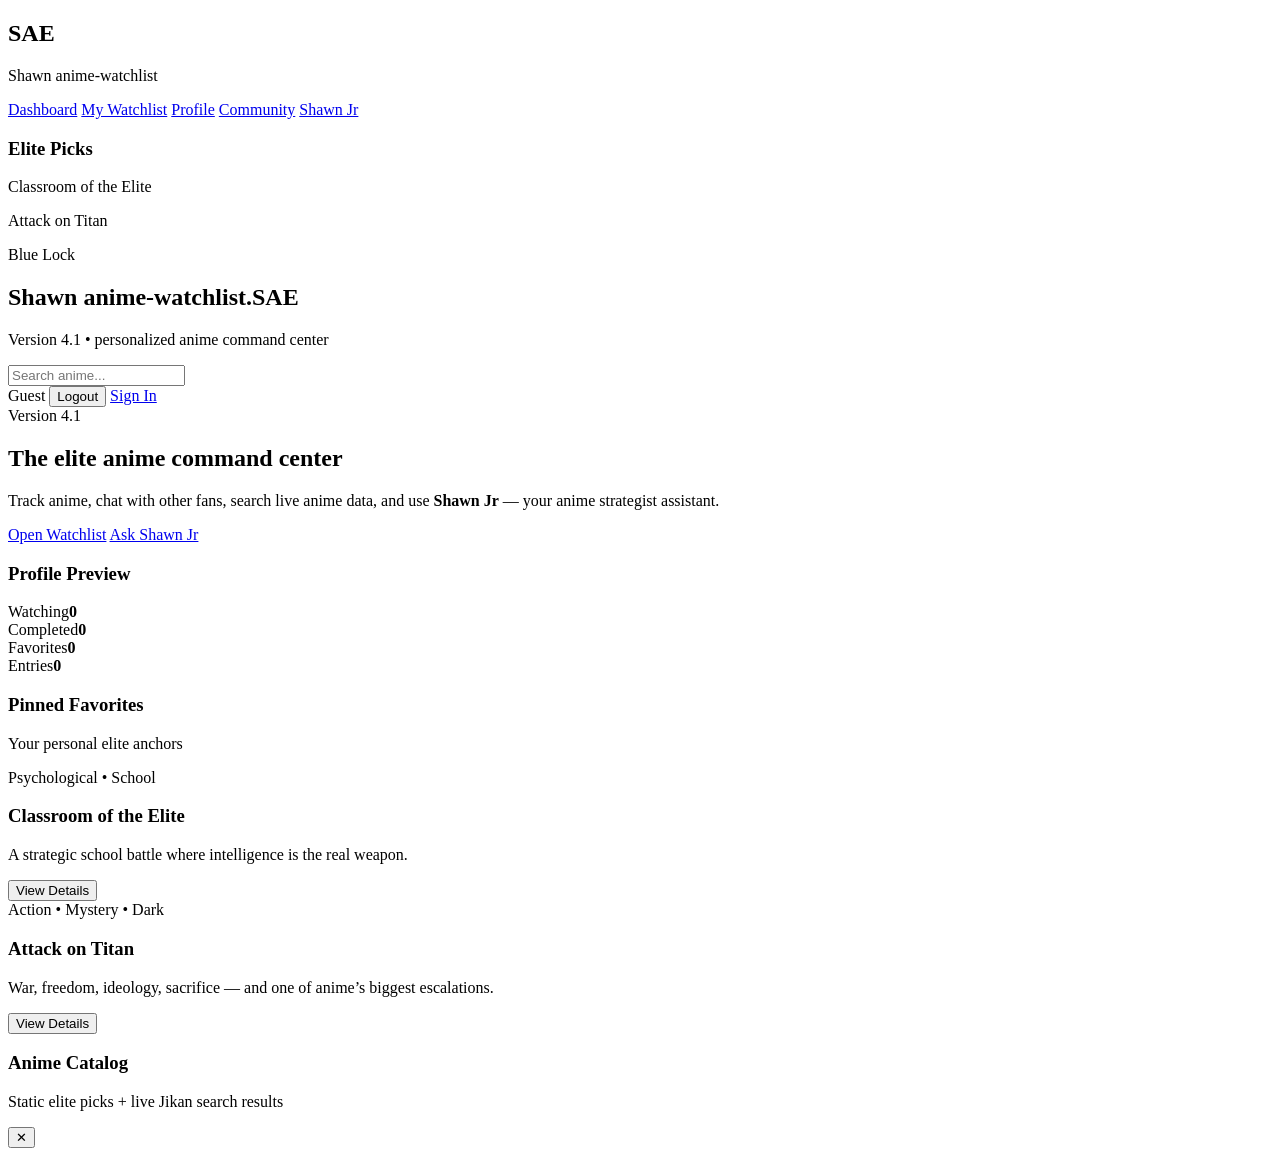
==== index.html @ 23d79a22 "Add files via upload" ====
<!DOCTYPE html>
<html lang="en">
<head>
  <meta charset="UTF-8" />
  <meta name="viewport" content="width=device-width, initial-scale=1.0" />
  <title>Shawn anime-watchlist.SAE</title>
  <link rel="stylesheet" href="css/style.css" />
</head>
<body data-page="home">
  <div class="app-shell">
    <aside class="sidebar">
      <div class="brand">
        <h1>SAE</h1>
        <p>Shawn anime-watchlist</p>
      </div>

      <nav class="side-nav">
        <a href="index.html" class="active">Dashboard</a>
        <a href="watchlist.html">My Watchlist</a>
        <a href="profile.html">Profile</a>
        <a href="community.html">Community</a>
        <a href="shawn-jr.html">Shawn Jr</a>
      </nav>

      <div class="sidebar-card">
        <h3>Elite Picks</h3>
        <p>Classroom of the Elite</p>
        <p>Attack on Titan</p>
        <p>Blue Lock</p>
      </div>
    </aside>

    <main class="main-content">
      <header class="topbar">
        <div>
          <h2>Shawn anime-watchlist.SAE</h2>
          <p class="muted">Version 4.1 • personalized anime command center</p>
        </div>

        <div class="topbar-actions">
          <input id="searchInput" type="text" placeholder="Search anime..." />
          <div class="user-pill">
            <span id="navUserLabel">Guest</span>
            <button id="logoutBtn" class="btn btn-outline small hidden">Logout</button>
            <a href="login.html" id="loginBtn" class="btn btn-outline small">Sign In</a>
          </div>
        </div>
      </header>

      <section class="hero hero-ayanokoji">
        <div class="hero-text">
          <span class="badge">Version 4.1</span>
          <h1>The elite anime command center</h1>
          <p>
            Track anime, chat with other fans, search live anime data, and use
            <strong>Shawn Jr</strong> — your anime strategist assistant.
          </p>

          <div class="hero-buttons">
            <a href="watchlist.html" class="btn">Open Watchlist</a>
            <a href="shawn-jr.html" class="btn btn-outline">Ask Shawn Jr</a>
          </div>
        </div>

        <div class="hero-panel">
          <h3>Profile Preview</h3>
          <div class="mini-stats">
            <div class="mini-card"><span>Watching</span><strong id="statWatching">0</strong></div>
            <div class="mini-card"><span>Completed</span><strong id="statCompleted">0</strong></div>
            <div class="mini-card"><span>Favorites</span><strong id="statFavorites">0</strong></div>
            <div class="mini-card"><span>Entries</span><strong id="statTotal">0</strong></div>
          </div>
        </div>
      </section>

      <section class="section">
        <div class="section-header">
          <h3>Pinned Favorites</h3>
          <p class="muted">Your personal elite anchors</p>
        </div>

        <div class="grid-2 featured-grid">
          <div class="featured-card">
            <div class="featured-overlay"></div>
            <div class="featured-content">
              <span class="pill">Psychological • School</span>
              <h3>Classroom of the Elite</h3>
              <p>A strategic school battle where intelligence is the real weapon.</p>
              <button class="btn small" onclick="openAnimeByTitle('Classroom of the Elite')">View Details</button>
            </div>
          </div>

          <div class="featured-card aot">
            <div class="featured-overlay"></div>
            <div class="featured-content">
              <span class="pill">Action • Mystery • Dark</span>
              <h3>Attack on Titan</h3>
              <p>War, freedom, ideology, sacrifice — and one of anime’s biggest escalations.</p>
              <button class="btn small" onclick="openAnimeByTitle('Attack on Titan')">View Details</button>
            </div>
          </div>
        </div>
      </section>

      <section class="section">
        <div class="section-header">
          <h3>Anime Catalog</h3>
          <p class="muted">Static elite picks + live Jikan search results</p>
        </div>
        <div id="animeGrid" class="anime-grid"></div>
      </section>
    </main>
  </div>

  <div id="animeModal" class="modal hidden">
    <div class="modal-card modal-large">
      <button class="close-btn" onclick="closeAnimeModal()">✕</button>
      <div id="animeModalContent"></div>
    </div>
  </div>

  <script src="js/firebase-config.js"></script>
  <script src="js/common.js"></script>
  <script src="js/app.js"></script>
</body>
</html>
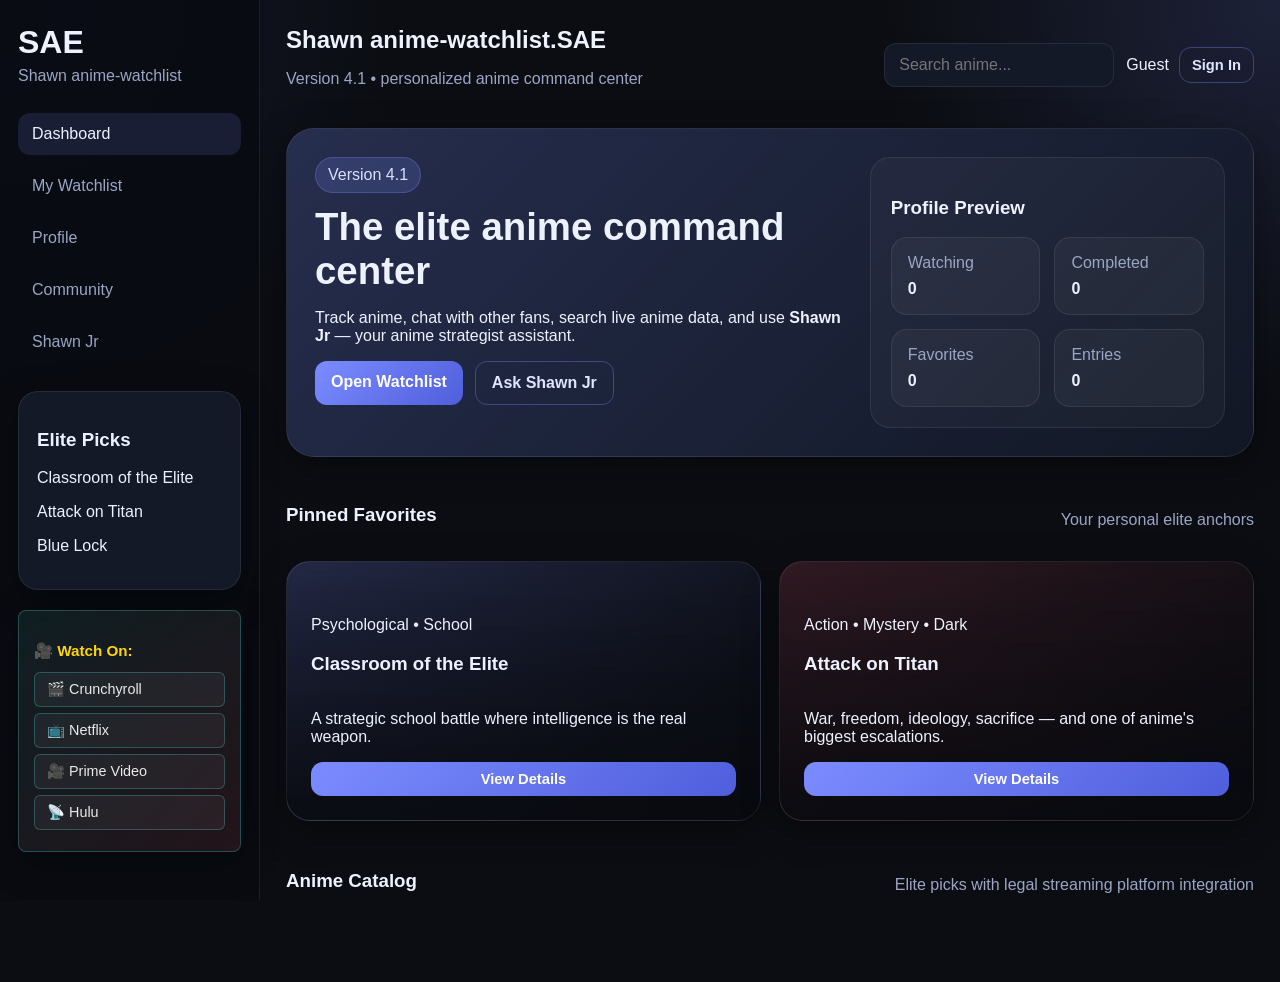
==== commit 3cb087de: "Deploy anime watchlist with legal streaming platform integration" ====
--- a/index.html
+++ b/index.html
@@ -3,8 +3,9 @@
 <head>
   <meta charset="UTF-8" />
   <meta name="viewport" content="width=device-width, initial-scale=1.0" />
-  <title>Shawn anime-watchlist.SAE</title>
+  <title>Shawn anime-watchlist.SAE - Watch Anime Legally</title>
   <link rel="stylesheet" href="css/style.css" />
+  <link rel="stylesheet" href="css/streaming.css" />
 </head>
 <body data-page="home">
   <div class="app-shell">
@@ -27,6 +28,14 @@
         <p>Classroom of the Elite</p>
         <p>Attack on Titan</p>
         <p>Blue Lock</p>
+      </div>
+
+      <div class="sidebar-card streaming-platforms">
+        <h3>🎥 Watch On:</h3>
+        <a href="https://www.crunchyroll.com" target="_blank" rel="noopener noreferrer" class="streaming-link">🎬 Crunchyroll</a>
+        <a href="https://www.netflix.com" target="_blank" rel="noopener noreferrer" class="streaming-link">📺 Netflix</a>
+        <a href="https://www.primevideo.com" target="_blank" rel="noopener noreferrer" class="streaming-link">🎥 Prime Video</a>
+        <a href="https://www.hulu.com" target="_blank" rel="noopener noreferrer" class="streaming-link">📡 Hulu</a>
       </div>
     </aside>
 
@@ -95,7 +104,7 @@
             <div class="featured-content">
               <span class="pill">Action • Mystery • Dark</span>
               <h3>Attack on Titan</h3>
-              <p>War, freedom, ideology, sacrifice — and one of anime’s biggest escalations.</p>
+              <p>War, freedom, ideology, sacrifice — and one of anime's biggest escalations.</p>
               <button class="btn small" onclick="openAnimeByTitle('Attack on Titan')">View Details</button>
             </div>
           </div>
@@ -105,7 +114,7 @@
       <section class="section">
         <div class="section-header">
           <h3>Anime Catalog</h3>
-          <p class="muted">Static elite picks + live Jikan search results</p>
+          <p class="muted">Elite picks with legal streaming platform integration</p>
         </div>
         <div id="animeGrid" class="anime-grid"></div>
       </section>
@@ -121,6 +130,7 @@
 
   <script src="js/firebase-config.js"></script>
   <script src="js/common.js"></script>
+  <script src="js/streaming-integration.js"></script>
   <script src="js/app.js"></script>
 </body>
-</html>
+</html>
--- a/css/style.css
+++ b/css/style.css
@@ -0,0 +1,24 @@
+:root{--bg:#0b0d12;--bg-soft:#121723;--panel:#131927;--border:rgba(255,255,255,.08);--text:#eef2ff;--muted:#9aa6c5;--accent:#7c8cff;--accent2:#4f5edb;--shadow:0 10px 35px rgba(0,0,0,.35);--radius:18px}
+*{box-sizing:border-box}html,body{margin:0;padding:0;background:radial-gradient(circle at top right,rgba(124,140,255,.16),transparent 25%),radial-gradient(circle at top left,rgba(79,94,219,.14),transparent 25%),var(--bg);color:var(--text);font-family:Inter,Arial,sans-serif;min-height:100%}
+a{color:inherit;text-decoration:none}button,input,textarea,select{font:inherit}.hidden{display:none!important}.muted{color:var(--muted)}
+.app-shell{display:grid;grid-template-columns:260px 1fr;min-height:100vh}.sidebar{background:rgba(9,12,18,.9);border-right:1px solid var(--border);padding:24px 18px;position:sticky;top:0;height:100vh}
+.brand h1{margin:0;font-size:2rem}.brand p{margin:6px 0 0;color:var(--muted)}.side-nav{display:flex;flex-direction:column;gap:10px;margin:28px 0}.side-nav a{padding:12px 14px;border-radius:12px;color:var(--muted)}.side-nav a:hover,.side-nav a.active{background:rgba(124,140,255,.14);color:var(--text)}
+.sidebar-card,.card,.profile-card,.stats-panel{background:var(--panel);border:1px solid var(--border);border-radius:20px;box-shadow:var(--shadow);padding:18px}
+.main-content{padding:26px}.topbar{display:flex;justify-content:space-between;align-items:center;gap:20px;margin-bottom:24px}.topbar h2{margin:0}.topbar-actions{display:flex;gap:12px;align-items:center}.topbar-actions input,.auth-form input,.profile-form input,.profile-form textarea,.chat-form input{background:var(--panel);color:var(--text);border:1px solid var(--border);border-radius:12px;padding:12px 14px}
+.user-pill{display:flex;gap:10px;align-items:center}
+.hero{display:grid;grid-template-columns:1.5fr 1fr;gap:22px;background:linear-gradient(135deg,rgba(124,140,255,.18),rgba(0,0,0,.08)),var(--panel);border:1px solid var(--border);border-radius:28px;padding:28px;box-shadow:var(--shadow);margin-bottom:28px}.hero h1{margin:12px 0 10px;font-size:2.4rem}.badge,.pill,.genre-tag{display:inline-block;border-radius:999px}
+.badge{padding:8px 12px;background:rgba(124,140,255,.18);border:1px solid rgba(124,140,255,.28);color:#dbe0ff}.hero-buttons,.card-actions,.watchlist-tabs{display:flex;gap:12px;flex-wrap:wrap}
+.btn{background:linear-gradient(135deg,var(--accent),var(--accent2));border:none;color:#fff;padding:12px 16px;border-radius:12px;cursor:pointer;font-weight:600}.btn-outline{background:transparent;border:1px solid rgba(124,140,255,.35);color:#dfe4ff}.btn.small{padding:9px 12px;font-size:.92rem}.btn.full{width:100%}
+.hero-panel{background:rgba(255,255,255,.03);border:1px solid var(--border);border-radius:20px;padding:20px}.mini-stats{display:grid;grid-template-columns:repeat(2,1fr);gap:14px}.mini-card{background:rgba(255,255,255,.04);border:1px solid var(--border);border-radius:16px;padding:16px}.mini-card span{display:block;color:var(--muted);margin-bottom:8px}
+.section{margin-bottom:30px}.section-header{display:flex;justify-content:space-between;align-items:end;margin-bottom:16px}.grid-2{display:grid;grid-template-columns:repeat(2,1fr);gap:18px}
+.featured-card{position:relative;min-height:260px;overflow:hidden;border-radius:24px;border:1px solid var(--border);background:linear-gradient(135deg,rgba(124,140,255,.25),rgba(0,0,0,.15)),url("https://images.unsplash.com/photo-1526374965328-7f61d4dc18c5?q=80&w=1200&auto=format&fit=crop") center/cover no-repeat;box-shadow:var(--shadow)}
+.featured-card.aot{background:linear-gradient(135deg,rgba(255,95,122,.18),rgba(0,0,0,.15)),url("https://images.unsplash.com/photo-1511512578047-dfb367046420?q=80&w=1200&auto=format&fit=crop") center/cover no-repeat}.featured-overlay{position:absolute;inset:0;background:linear-gradient(180deg,rgba(8,10,15,.12),rgba(8,10,15,.88))}.featured-content{position:relative;z-index:1;padding:24px;display:flex;flex-direction:column;justify-content:end;height:100%}
+.anime-grid{display:grid;grid-template-columns:repeat(auto-fill,minmax(220px,1fr));gap:18px}.anime-card{background:linear-gradient(180deg,rgba(255,255,255,.03),rgba(255,255,255,.015));border:1px solid var(--border);border-radius:18px;overflow:hidden;box-shadow:var(--shadow)}.anime-poster{width:100%;height:290px;object-fit:cover;background:#0d1017}.anime-card-body{padding:14px}.genre-row{display:flex;flex-wrap:wrap;gap:8px;margin:10px 0}.genre-tag{padding:6px 10px;background:rgba(124,140,255,.12);border:1px solid rgba(124,140,255,.2);color:#dce2ff;font-size:.8rem}
+.modal{position:fixed;inset:0;background:rgba(4,6,10,.75);display:flex;align-items:center;justify-content:center;padding:18px;z-index:999}.modal-card{background:var(--panel);border:1px solid var(--border);border-radius:24px;padding:22px;width:min(1000px,100%);position:relative;box-shadow:var(--shadow);max-height:90vh;overflow:auto}.close-btn{position:absolute;right:16px;top:14px;background:transparent;color:white;border:none;font-size:1.2rem;cursor:pointer}.modal-anime{display:grid;grid-template-columns:280px 1fr;gap:24px}.modal-anime img{width:100%;border-radius:16px;object-fit:cover;max-height:420px}
+.auth-page{min-height:100vh;display:grid;place-items:center;padding:24px}.auth-box{width:min(520px,100%);background:var(--panel);border:1px solid var(--border);border-radius:24px;padding:28px;box-shadow:var(--shadow)}.auth-tabs{display:flex;gap:10px;margin:20px 0}.auth-form{display:flex;flex-direction:column;gap:14px}.auth-message{min-height:22px;margin-top:12px}
+.profile-grid,.community-layout,.shawnjr-layout{display:grid;grid-template-columns:360px 1fr;gap:20px}.profile-avatar{width:84px;height:84px;border-radius:50%;display:grid;place-items:center;background:linear-gradient(135deg,var(--accent),var(--accent2));font-size:2rem;font-weight:700;margin-bottom:16px}.profile-form{display:flex;flex-direction:column;gap:12px;margin-top:20px}.favorite-box{margin-top:20px;background:rgba(255,255,255,.03);border:1px solid var(--border);border-radius:18px;padding:20px}
+.room-list,.chat-panel,.prompt-panel,.shawnjr-chat-card{padding:20px;background:var(--panel);border:1px solid var(--border);border-radius:20px;box-shadow:var(--shadow)}.room-list{display:flex;flex-direction:column;gap:10px}
+.chat-messages,.shawnjr-chat{min-height:420px;max-height:520px;overflow-y:auto;display:flex;flex-direction:column;gap:14px;margin-bottom:16px}.chat-message,.ai-message,.user-message{padding:14px;border-radius:16px;border:1px solid var(--border)}.chat-message{background:rgba(255,255,255,.03)}.chat-meta{font-size:.8rem;color:var(--muted);margin-bottom:8px}.user-message{background:rgba(124,140,255,.14);align-self:flex-end;max-width:80%}.ai-message{background:rgba(255,255,255,.04);align-self:flex-start;max-width:86%}.chat-form{display:flex;gap:10px}.chat-form input{flex:1}
+.tab-btn,.room-btn,.prompt-btn,.watchlist-status{background:var(--panel);color:var(--text);border:1px solid var(--border);padding:12px 14px;border-radius:12px}.tab-btn.active,.room-btn.active{border-color:rgba(124,140,255,.4);background:rgba(124,140,255,.14)}.empty-state{color:var(--muted);border:1px dashed var(--border);border-radius:16px;padding:20px;text-align:center}
+@media (max-width:1100px){.app-shell{grid-template-columns:1fr}.sidebar{position:relative;height:auto}.hero,.profile-grid,.community-layout,.shawnjr-layout,.modal-anime{grid-template-columns:1fr}}
+@media (max-width:720px){.main-content{padding:16px}.topbar{flex-direction:column;align-items:flex-start}.grid-2,.anime-grid{grid-template-columns:1fr}.hero h1{font-size:1.8rem}}
--- a/css/streaming.css
+++ b/css/streaming.css
@@ -0,0 +1,111 @@
+/* Streaming Platform Styles */
+
+.streaming-platforms {
+    margin-top: 20px;
+    padding: 15px;
+    background: linear-gradient(135deg, rgba(78, 205, 196, 0.1) 0%, rgba(255, 107, 107, 0.1) 100%);
+    border: 1px solid rgba(78, 205, 196, 0.3);
+    border-radius: 8px;
+}
+
+.streaming-platforms h3 {
+    margin-bottom: 12px;
+    font-size: 0.95em;
+    color: #ffd60a;
+}
+
+.streaming-link {
+    display: block;
+    padding: 8px 12px;
+    margin: 6px 0;
+    background-color: rgba(255, 255, 255, 0.05);
+    border: 1px solid rgba(78, 205, 196, 0.3);
+    border-radius: 6px;
+    color: #eaeaea;
+    text-decoration: none;
+    font-size: 0.9em;
+    transition: all 0.3s ease;
+}
+
+.streaming-link:hover {
+    background-color: rgba(78, 205, 196, 0.2);
+    border-color: #4ecdc4;
+    color: #fff;
+}
+
+.streaming-section {
+    margin: 20px 0;
+    padding: 15px;
+    background: linear-gradient(135deg, rgba(78, 205, 196, 0.1) 0%, rgba(255, 107, 107, 0.1) 100%);
+    border: 1px solid rgba(78, 205, 196, 0.3);
+    border-radius: 8px;
+}
+
+.streaming-section h4 {
+    color: #ffd60a;
+    margin-bottom: 12px;
+    font-size: 1em;
+}
+
+.streaming-buttons {
+    display: flex;
+    flex-wrap: wrap;
+    gap: 10px;
+}
+
+.streaming-btn {
+    display: flex;
+    flex-direction: column;
+    align-items: center;
+    justify-content: center;
+    padding: 12px 14px;
+    background: linear-gradient(135deg, rgba(22, 33, 62, 0.8) 0%, rgba(15, 52, 96, 0.8) 100%);
+    border: 1px solid rgba(78, 205, 196, 0.3);
+    border-radius: 6px;
+    color: #eaeaea;
+    text-decoration: none;
+    transition: all 0.3s ease;
+    cursor: pointer;
+    min-width: 110px;
+    text-align: center;
+    font-size: 0.9em;
+}
+
+.streaming-btn:hover {
+    background: linear-gradient(135deg, #ff6b6b 0%, #4ecdc4 100%);
+    border-color: #ffd60a;
+    transform: translateY(-2px);
+    box-shadow: 0 4px 15px rgba(78, 205, 196, 0.2);
+}
+
+.platform-emoji {
+    font-size: 1.5em;
+    margin-bottom: 4px;
+}
+
+.platform-name {
+    font-weight: 600;
+    font-size: 0.85em;
+}
+
+.platform-type {
+    font-size: 0.75em;
+    color: #ffd60a;
+    margin-top: 2px;
+}
+
+.streaming-info {
+    padding: 12px;
+    background-color: rgba(78, 205, 196, 0.1);
+    border-left: 3px solid #4ecdc4;
+    border-radius: 4px;
+    color: #a8a8a8;
+    font-size: 0.9em;
+    margin: 15px 0;
+}
+
+@media (max-width: 768px) {
+    .streaming-buttons { justify-content: center; }
+    .streaming-btn { flex: 0 1 100px; }
+    .platform-name { font-size: 0.8em; }
+}
